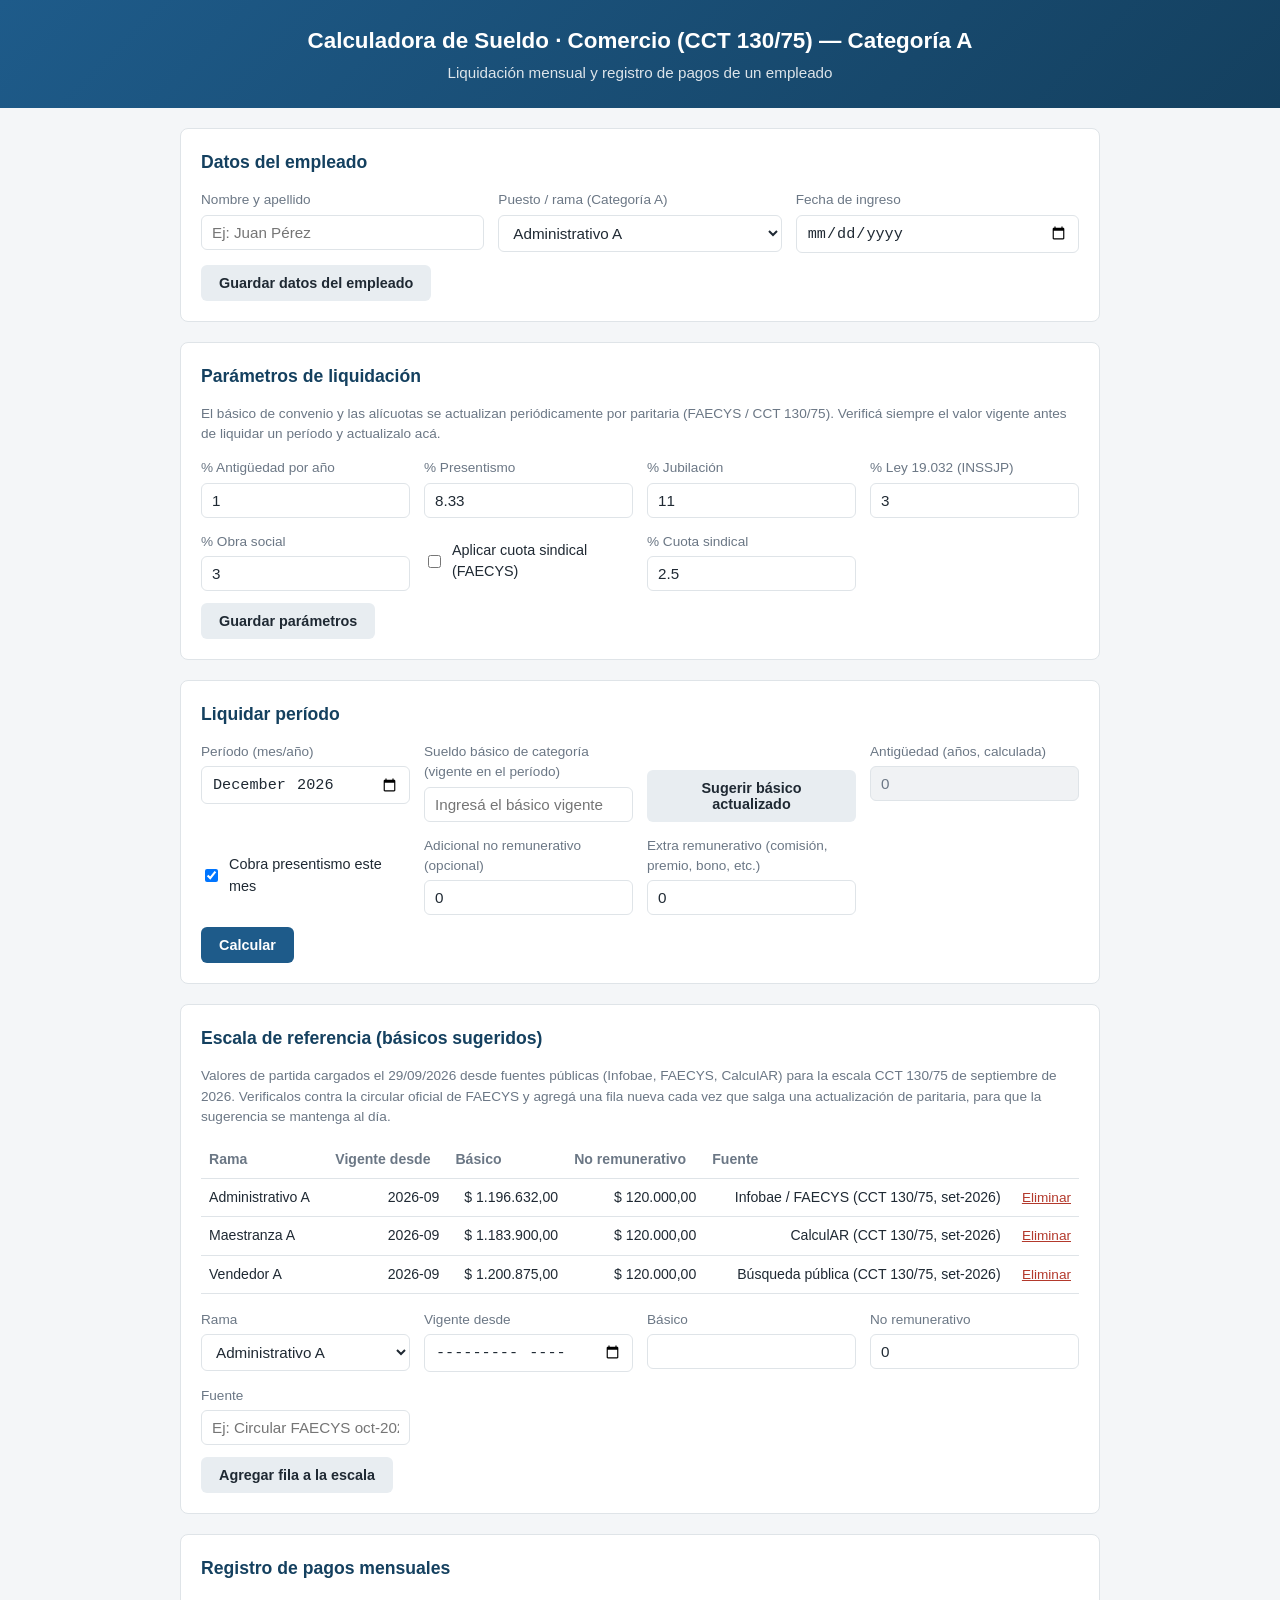
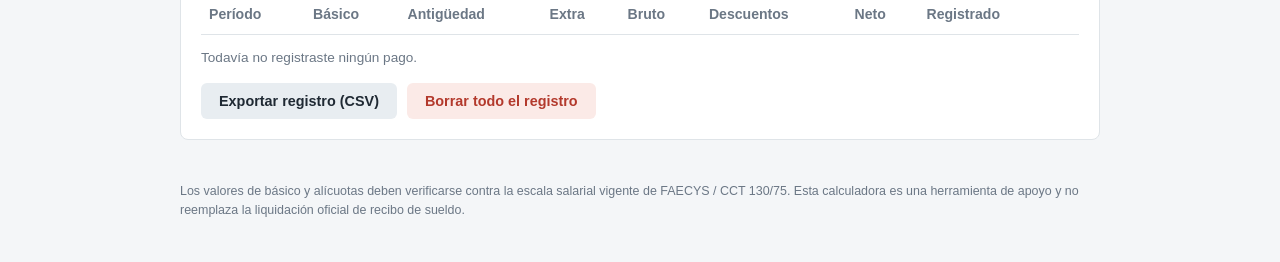
==== index.html @ ca383c8e "Agregar campo de extra remunerativo (comisión, premio, bono) Nuevo ítem en la liquidación mensual pa" ====
<!DOCTYPE html>
<html lang="es-AR">
<head>
<meta charset="UTF-8">
<meta name="viewport" content="width=device-width, initial-scale=1.0">
<title>Sueldos 2026 — Comercio Categoría A</title>
<link rel="stylesheet" href="css/style.css">
</head>
<body>
<header class="app-header">
  <h1>Calculadora de Sueldo · Comercio (CCT 130/75) — Categoría A</h1>
  <p class="subtitle">Liquidación mensual y registro de pagos de un empleado</p>
</header>

<main class="container">

  <!-- DATOS DEL EMPLEADO -->
  <section class="card" id="seccion-empleado">
    <h2>Datos del empleado</h2>
    <div class="grid grid-3">
      <label>Nombre y apellido
        <input type="text" id="emp-nombre" placeholder="Ej: Juan Pérez">
      </label>
      <label>Puesto / rama (Categoría A)
        <select id="emp-rama">
          <option value="administrativo">Administrativo A</option>
          <option value="maestranza">Maestranza A</option>
          <option value="vendedor">Vendedor A</option>
        </select>
      </label>
      <label>Fecha de ingreso
        <input type="date" id="emp-ingreso">
      </label>
    </div>
    <button id="btn-guardar-empleado" class="btn btn-secondary">Guardar datos del empleado</button>
  </section>

  <!-- PARÁMETROS / CONFIGURACIÓN -->
  <section class="card" id="seccion-config">
    <h2>Parámetros de liquidación</h2>
    <p class="hint">
      El básico de convenio y las alícuotas se actualizan periódicamente por paritaria (FAECYS / CCT 130/75).
      Verificá siempre el valor vigente antes de liquidar un período y actualizalo acá.
    </p>
    <div class="grid grid-3">
      <label>% Antigüedad por año
        <input type="number" id="cfg-antiguedad" step="0.01" value="1">
      </label>
      <label>% Presentismo
        <input type="number" id="cfg-presentismo" step="0.01" value="8.33">
      </label>
      <label>% Jubilación
        <input type="number" id="cfg-jubilacion" step="0.01" value="11">
      </label>
      <label>% Ley 19.032 (INSSJP)
        <input type="number" id="cfg-ley19032" step="0.01" value="3">
      </label>
      <label>% Obra social
        <input type="number" id="cfg-obrasocial" step="0.01" value="3">
      </label>
      <label class="checkbox-label">
        <input type="checkbox" id="cfg-sindicato-activo">
        Aplicar cuota sindical (FAECYS)
      </label>
      <label>% Cuota sindical
        <input type="number" id="cfg-sindicato" step="0.01" value="2.5">
      </label>
    </div>
    <button id="btn-guardar-config" class="btn btn-secondary">Guardar parámetros</button>
  </section>

  <!-- CALCULADORA / NUEVO PAGO -->
  <section class="card" id="seccion-calculadora">
    <h2>Liquidar período</h2>
    <div class="grid grid-3">
      <label>Período (mes/año)
        <input type="month" id="pago-periodo">
      </label>
      <label>Sueldo básico de categoría (vigente en el período)
        <input type="number" id="pago-basico" step="0.01" min="0" placeholder="Ingresá el básico vigente">
      </label>
      <label class="label-con-boton">
        &nbsp;
        <button type="button" id="btn-sugerir-basico" class="btn btn-secondary">Sugerir básico actualizado</button>
      </label>
      <label>Antigüedad (años, calculada)
        <input type="number" id="pago-antiguedad-anios" step="1" min="0" readonly>
      </label>
      <label class="checkbox-label">
        <input type="checkbox" id="pago-presentismo" checked>
        Cobra presentismo este mes
      </label>
      <label>Adicional no remunerativo (opcional)
        <input type="number" id="pago-noremun" step="0.01" min="0" value="0">
      </label>
      <label>Extra remunerativo (comisión, premio, bono, etc.)
        <input type="number" id="pago-extra" step="0.01" min="0" value="0">
      </label>
    </div>

    <p id="sugerencia-basico-info" class="hint oculto"></p>

    <button id="btn-calcular" class="btn btn-primary">Calcular</button>

    <div id="resultado" class="resultado oculto">
      <h3>Resultado del período</h3>
      <table class="tabla-resultado">
        <tbody>
          <tr><td>Sueldo básico</td><td id="res-basico"></td></tr>
          <tr><td>Antigüedad (<span id="res-anios"></span> años)</td><td id="res-antiguedad"></td></tr>
          <tr><td>Presentismo</td><td id="res-presentismo"></td></tr>
          <tr><td>Extra remunerativo</td><td id="res-extra"></td></tr>
          <tr class="fila-subtotal"><td>Remuneración bruta</td><td id="res-bruto"></td></tr>
          <tr><td>Descuento jubilación</td><td id="res-desc-jubilacion"></td></tr>
          <tr><td>Descuento ley 19.032</td><td id="res-desc-ley"></td></tr>
          <tr><td>Descuento obra social</td><td id="res-desc-os"></td></tr>
          <tr id="fila-desc-sindicato"><td>Cuota sindical</td><td id="res-desc-sindicato"></td></tr>
          <tr class="fila-subtotal"><td>Total descuentos</td><td id="res-total-desc"></td></tr>
          <tr><td>Adicional no remunerativo</td><td id="res-noremun"></td></tr>
          <tr class="fila-total"><td>Neto a cobrar</td><td id="res-neto"></td></tr>
        </tbody>
      </table>
      <button id="btn-registrar-pago" class="btn btn-primary">Registrar este pago</button>
    </div>
  </section>

  <!-- ESCALA DE REFERENCIA -->
  <section class="card" id="seccion-escala">
    <h2>Escala de referencia (básicos sugeridos)</h2>
    <p class="hint">
      Valores de partida cargados el 29/09/2026 desde fuentes públicas (Infobae, FAECYS, CalculAR) para la
      escala CCT 130/75 de septiembre de 2026. Verificalos contra la circular oficial de FAECYS y agregá una
      fila nueva cada vez que salga una actualización de paritaria, para que la sugerencia se mantenga al día.
    </p>
    <div class="tabla-scroll">
      <table class="tabla-registro" id="tabla-escala">
        <thead>
          <tr>
            <th>Rama</th>
            <th>Vigente desde</th>
            <th>Básico</th>
            <th>No remunerativo</th>
            <th>Fuente</th>
            <th></th>
          </tr>
        </thead>
        <tbody id="tbody-escala">
        </tbody>
      </table>
    </div>
    <div class="grid grid-3 form-escala">
      <label>Rama
        <select id="escala-rama">
          <option value="administrativo">Administrativo A</option>
          <option value="maestranza">Maestranza A</option>
          <option value="vendedor">Vendedor A</option>
        </select>
      </label>
      <label>Vigente desde
        <input type="month" id="escala-vigencia">
      </label>
      <label>Básico
        <input type="number" id="escala-basico" step="0.01" min="0">
      </label>
      <label>No remunerativo
        <input type="number" id="escala-noremun" step="0.01" min="0" value="0">
      </label>
      <label>Fuente
        <input type="text" id="escala-fuente" placeholder="Ej: Circular FAECYS oct-2026">
      </label>
    </div>
    <button id="btn-agregar-escala" class="btn btn-secondary">Agregar fila a la escala</button>
  </section>

  <!-- REGISTRO DE PAGOS -->
  <section class="card" id="seccion-registro">
    <h2>Registro de pagos mensuales</h2>
    <div class="tabla-scroll">
      <table class="tabla-registro" id="tabla-pagos">
        <thead>
          <tr>
            <th>Período</th>
            <th>Básico</th>
            <th>Antigüedad</th>
            <th>Extra</th>
            <th>Bruto</th>
            <th>Descuentos</th>
            <th>Neto</th>
            <th>Registrado</th>
            <th></th>
          </tr>
        </thead>
        <tbody id="tbody-pagos">
        </tbody>
      </table>
    </div>
    <p id="sin-pagos" class="hint">Todavía no registraste ningún pago.</p>
    <div class="acciones-registro">
      <button id="btn-exportar" class="btn btn-secondary">Exportar registro (CSV)</button>
      <button id="btn-borrar-todo" class="btn btn-danger">Borrar todo el registro</button>
    </div>
  </section>

</main>

<footer class="app-footer">
  <p>Los valores de básico y alícuotas deben verificarse contra la escala salarial vigente de FAECYS / CCT 130/75. Esta calculadora es una herramienta de apoyo y no reemplaza la liquidación oficial de recibo de sueldo.</p>
</footer>

<script src="js/app.js"></script>
</body>
</html>
---- css/style.css ----
:root {
  --color-bg: #f4f6f8;
  --color-card: #ffffff;
  --color-primary: #1e5b8a;
  --color-primary-dark: #14405f;
  --color-accent: #2f8f5b;
  --color-danger: #b3392c;
  --color-text: #1f2933;
  --color-muted: #6b7785;
  --color-border: #dfe4e8;
  --radius: 8px;
}

* { box-sizing: border-box; }

body {
  margin: 0;
  font-family: -apple-system, BlinkMacSystemFont, "Segoe UI", Roboto, Helvetica, Arial, sans-serif;
  background: var(--color-bg);
  color: var(--color-text);
  line-height: 1.5;
}

.app-header {
  background: linear-gradient(135deg, var(--color-primary), var(--color-primary-dark));
  color: #fff;
  padding: 24px 20px;
  text-align: center;
}
.app-header h1 { margin: 0 0 4px; font-size: 1.4rem; }
.subtitle { margin: 0; opacity: 0.85; font-size: 0.95rem; }

.container {
  max-width: 960px;
  margin: 0 auto;
  padding: 20px;
  display: flex;
  flex-direction: column;
  gap: 20px;
}

.card {
  background: var(--color-card);
  border: 1px solid var(--color-border);
  border-radius: var(--radius);
  padding: 20px;
}
.card h2 { margin-top: 0; font-size: 1.1rem; color: var(--color-primary-dark); }

.hint { color: var(--color-muted); font-size: 0.85rem; }

.grid { display: grid; gap: 14px; margin-bottom: 12px; }
.grid-3 { grid-template-columns: repeat(auto-fit, minmax(200px, 1fr)); }

label {
  display: flex;
  flex-direction: column;
  gap: 4px;
  font-size: 0.85rem;
  color: var(--color-muted);
}

input[type="text"],
input[type="date"],
input[type="month"],
input[type="number"],
select {
  font-size: 0.95rem;
  padding: 8px 10px;
  border: 1px solid var(--color-border);
  border-radius: 6px;
  color: var(--color-text);
  background: #fff;
}
input[readonly] { background: #f0f2f4; color: var(--color-muted); }

.checkbox-label {
  flex-direction: row;
  align-items: center;
  gap: 8px;
  font-size: 0.9rem;
  color: var(--color-text);
}
.checkbox-label input { width: auto; }

.btn {
  border: none;
  border-radius: 6px;
  padding: 10px 18px;
  font-size: 0.9rem;
  cursor: pointer;
  font-weight: 600;
}
.btn-primary { background: var(--color-primary); color: #fff; }
.btn-primary:hover { background: var(--color-primary-dark); }
.btn-secondary { background: #e8edf1; color: var(--color-text); }
.btn-secondary:hover { background: #dbe2e8; }
.btn-danger { background: #fbeae7; color: var(--color-danger); }
.btn-danger:hover { background: #f5d9d3; }

.resultado { margin-top: 18px; border-top: 1px solid var(--color-border); padding-top: 16px; }
.oculto { display: none; }

.label-con-boton { justify-content: flex-end; }
.label-con-boton .btn { width: 100%; }

.form-escala { margin-top: 16px; }

.tabla-resultado { width: 100%; border-collapse: collapse; margin-bottom: 14px; }
.tabla-resultado td { padding: 6px 4px; font-size: 0.92rem; }
.tabla-resultado td:last-child { text-align: right; font-variant-numeric: tabular-nums; }
.fila-subtotal td { border-top: 1px solid var(--color-border); font-weight: 600; }
.fila-total td { border-top: 2px solid var(--color-primary); font-weight: 700; color: var(--color-primary-dark); font-size: 1.05rem; }

.tabla-scroll { overflow-x: auto; }
.tabla-registro { width: 100%; border-collapse: collapse; font-size: 0.88rem; min-width: 640px; }
.tabla-registro th, .tabla-registro td { padding: 8px; text-align: left; border-bottom: 1px solid var(--color-border); }
.tabla-registro th { color: var(--color-muted); font-weight: 600; }
.tabla-registro td:nth-child(n+2):nth-child(-n+7) { text-align: right; font-variant-numeric: tabular-nums; }

.acciones-registro { display: flex; gap: 10px; margin-top: 14px; flex-wrap: wrap; }

.app-footer {
  max-width: 960px;
  margin: 0 auto;
  padding: 10px 20px 30px;
  color: var(--color-muted);
  font-size: 0.78rem;
}

.link-borrar {
  background: none;
  border: none;
  color: var(--color-danger);
  cursor: pointer;
  font-size: 0.85rem;
  text-decoration: underline;
  padding: 0;
}
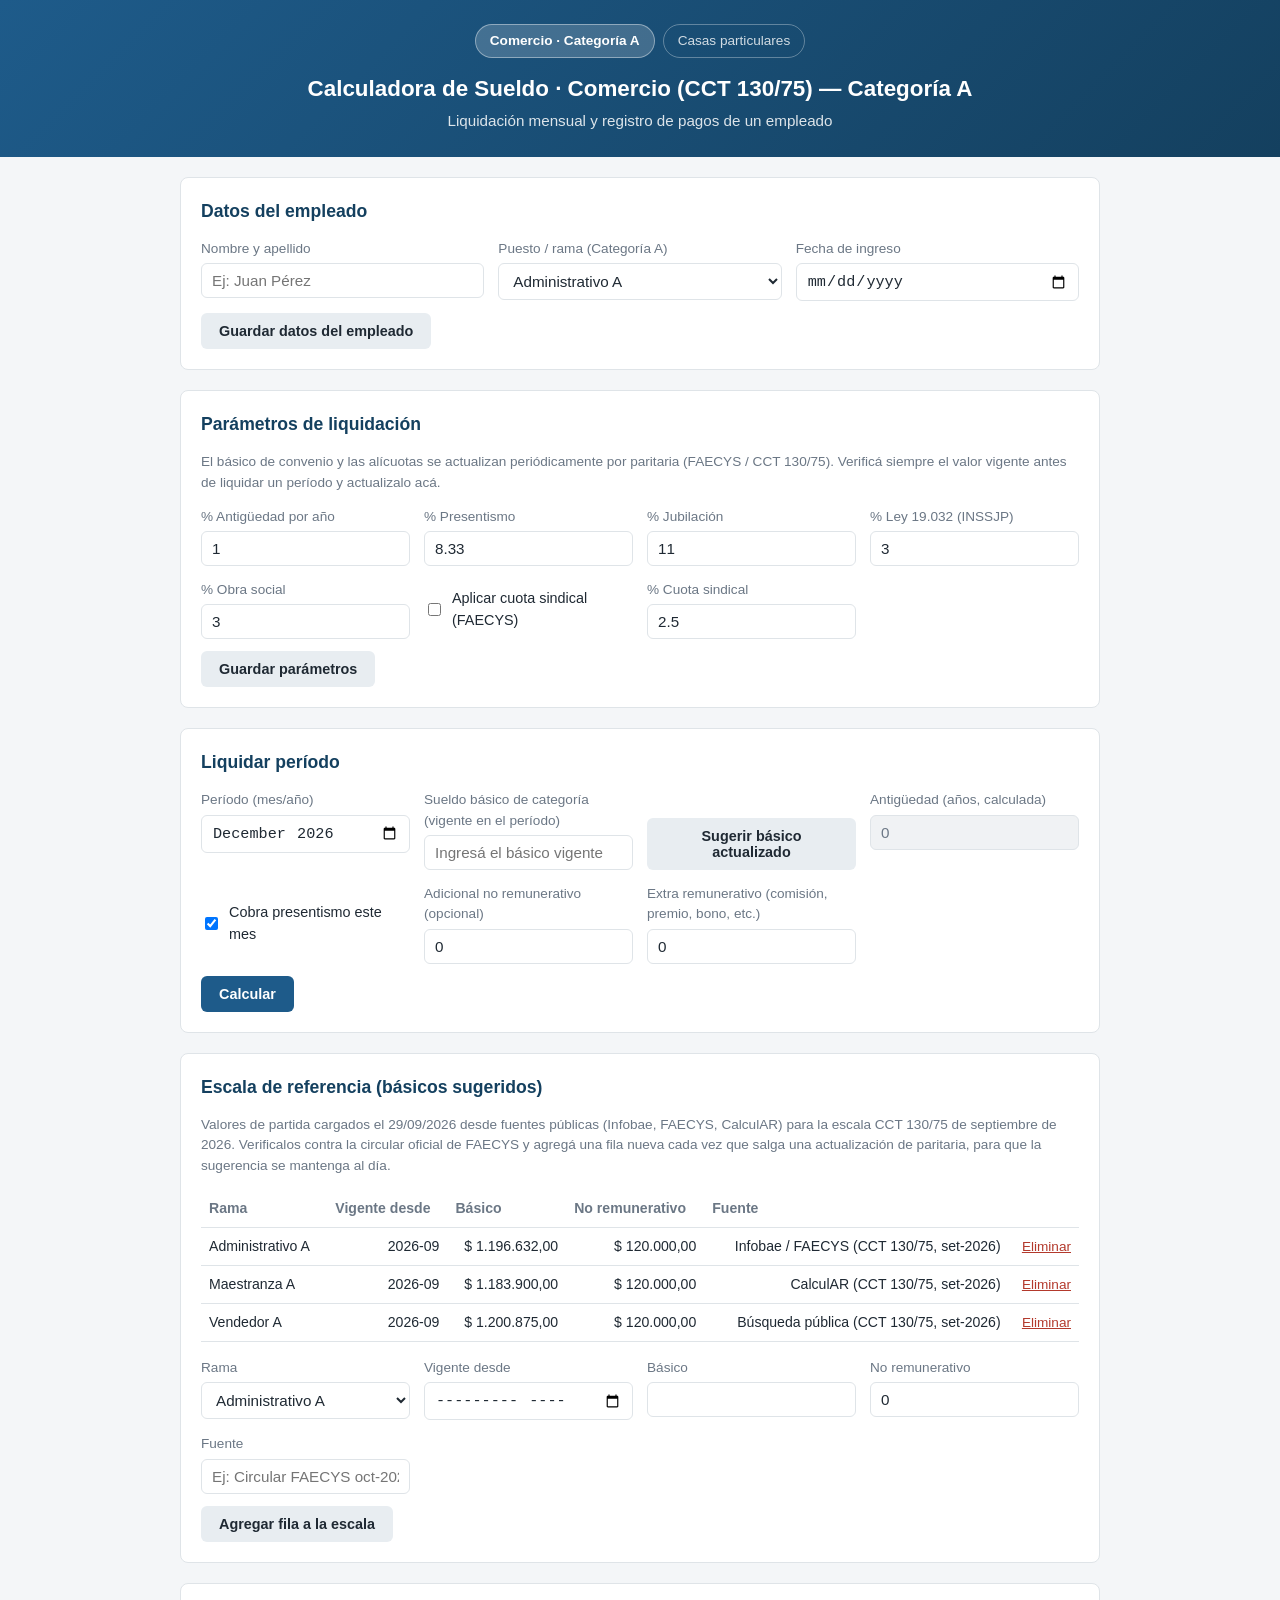
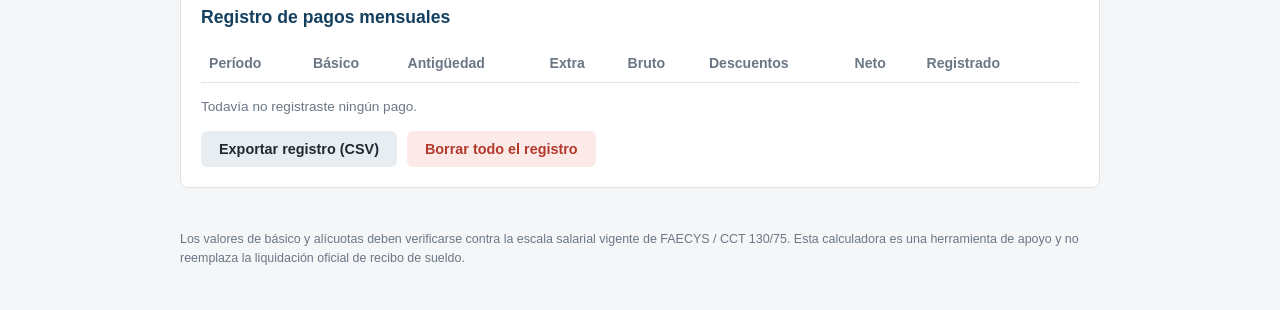
==== commit c3b3fdea: "Agregar calculadora para personal de casas particulares (con retiro) Nueva página domestica.html (Le" ====
--- a/index.html
+++ b/index.html
@@ -8,6 +8,10 @@
 </head>
 <body>
 <header class="app-header">
+  <nav class="app-nav">
+    <a href="index.html" class="activo">Comercio · Categoría A</a>
+    <a href="domestica.html">Casas particulares</a>
+  </nav>
   <h1>Calculadora de Sueldo · Comercio (CCT 130/75) — Categoría A</h1>
   <p class="subtitle">Liquidación mensual y registro de pagos de un empleado</p>
 </header>
--- a/css/style.css
+++ b/css/style.css
@@ -29,6 +29,19 @@
 }
 .app-header h1 { margin: 0 0 4px; font-size: 1.4rem; }
 .subtitle { margin: 0; opacity: 0.85; font-size: 0.95rem; }
+
+.app-nav { display: flex; justify-content: center; gap: 8px; margin-bottom: 14px; flex-wrap: wrap; }
+.app-nav a {
+  color: #fff;
+  text-decoration: none;
+  font-size: 0.85rem;
+  padding: 6px 14px;
+  border-radius: 999px;
+  border: 1px solid rgba(255, 255, 255, 0.4);
+  opacity: 0.8;
+}
+.app-nav a.activo { background: rgba(255, 255, 255, 0.18); opacity: 1; font-weight: 600; }
+.app-nav a:hover { opacity: 1; }
 
 .container {
   max-width: 960px;
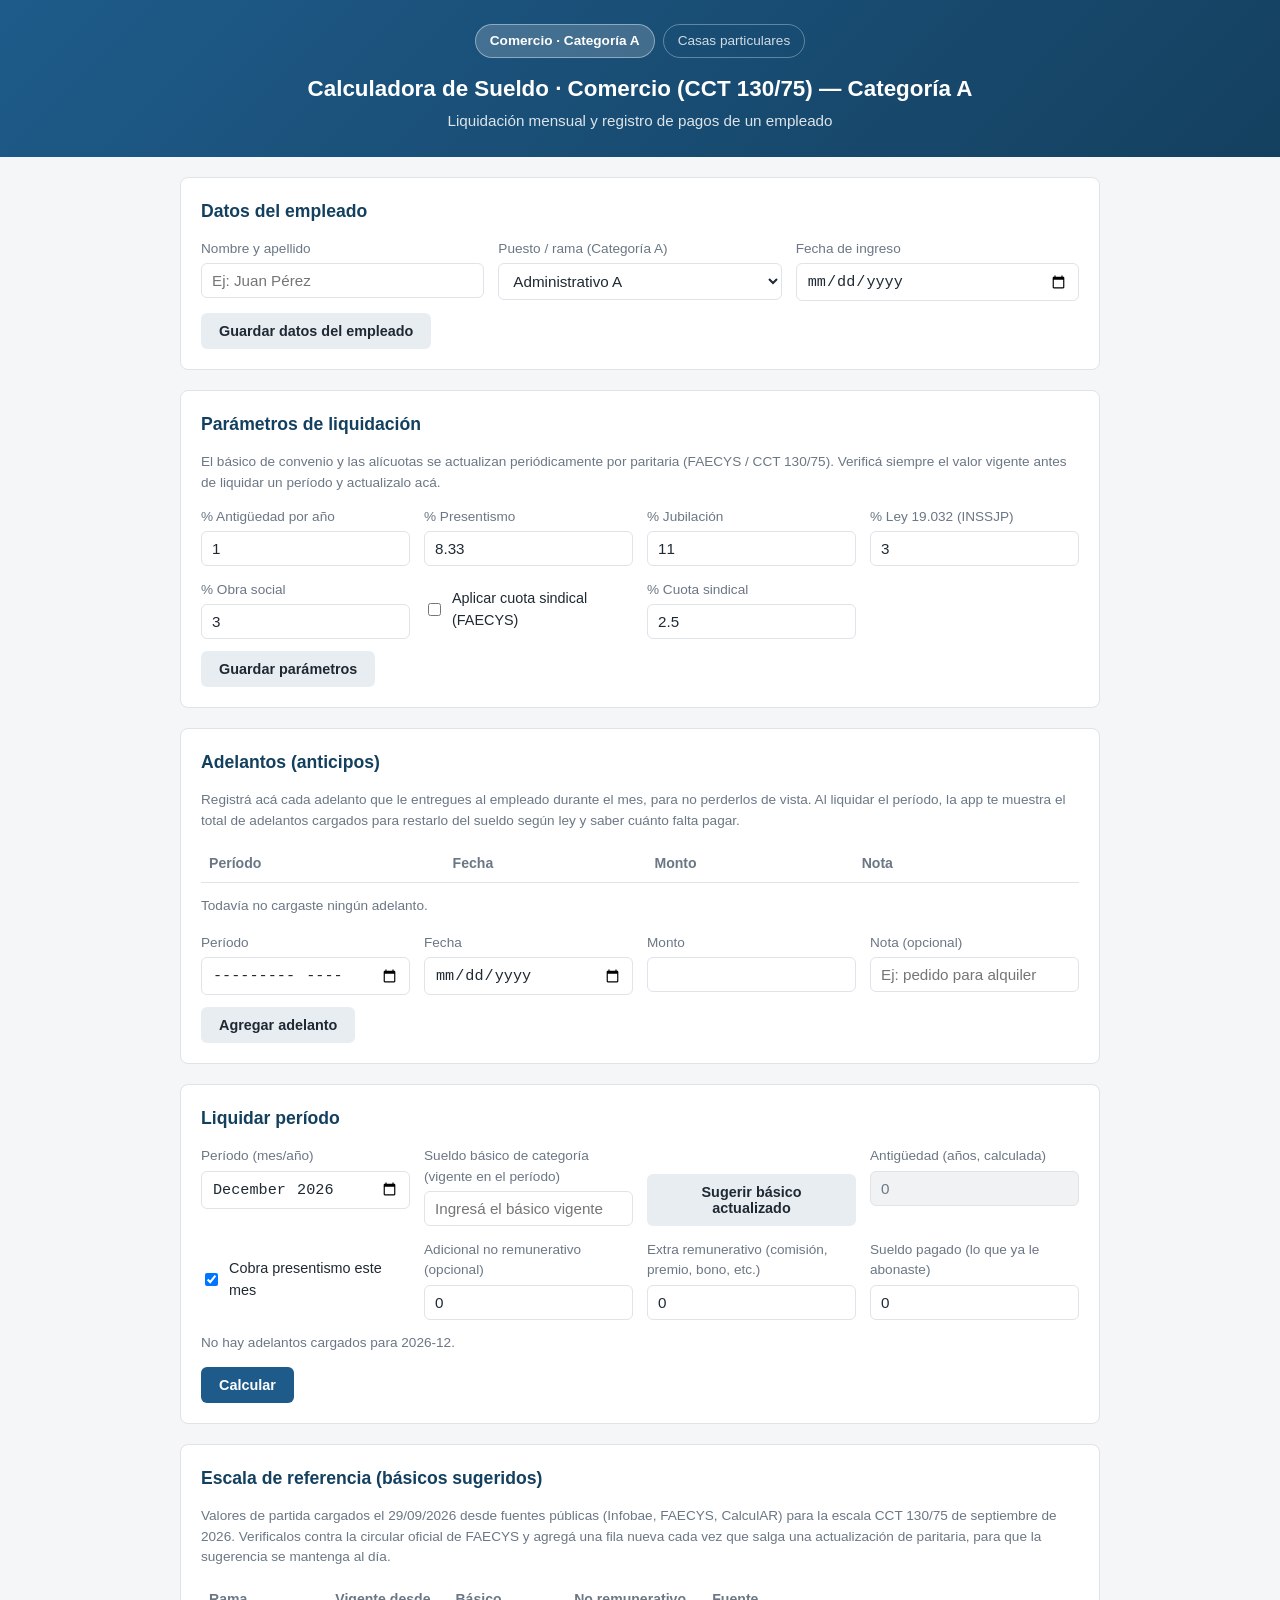
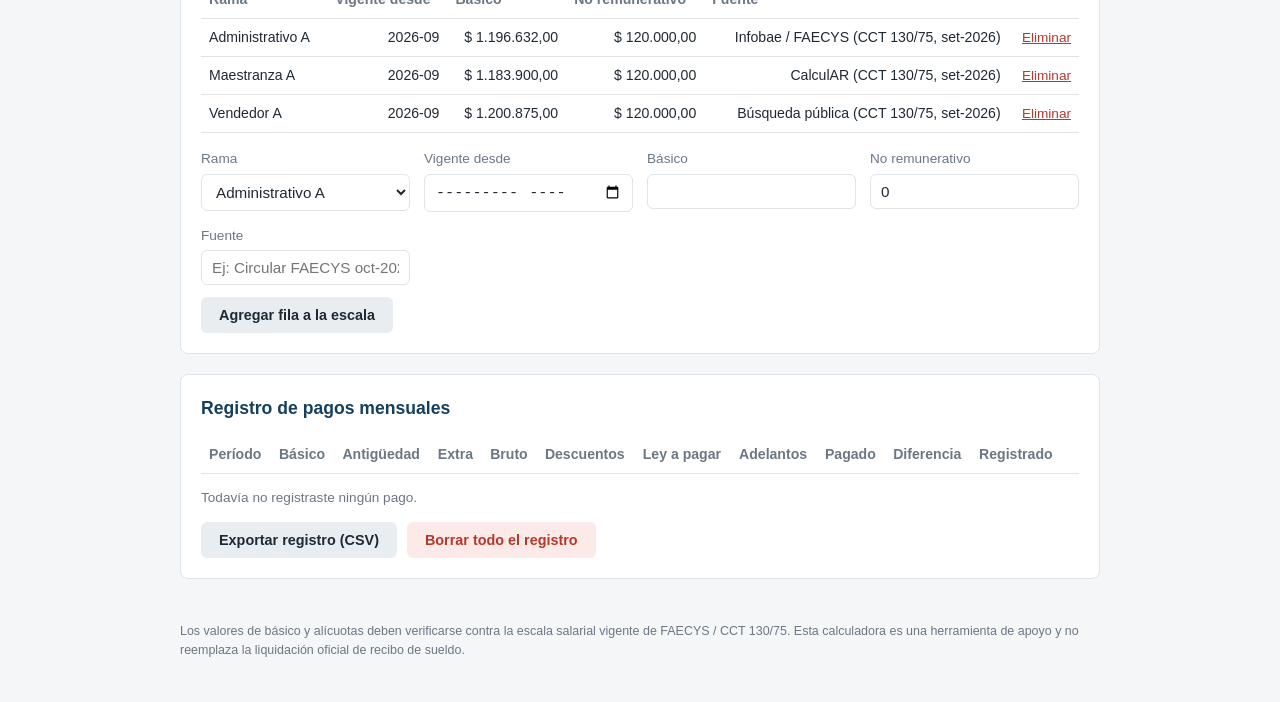
==== commit aa249d01: "Agregar sueldo pagado vs. ley y registro de adelantos en ambas calculadoras Nueva sección "Adelantos" ====
--- a/index.html
+++ b/index.html
@@ -73,6 +73,46 @@
     <button id="btn-guardar-config" class="btn btn-secondary">Guardar parámetros</button>
   </section>
 
+  <!-- ADELANTOS -->
+  <section class="card" id="seccion-adelantos">
+    <h2>Adelantos (anticipos)</h2>
+    <p class="hint">
+      Registrá acá cada adelanto que le entregues al empleado durante el mes, para no perderlos de vista.
+      Al liquidar el período, la app te muestra el total de adelantos cargados para restarlo del sueldo
+      según ley y saber cuánto falta pagar.
+    </p>
+    <div class="tabla-scroll">
+      <table class="tabla-registro" id="tabla-adelantos">
+        <thead>
+          <tr>
+            <th>Período</th>
+            <th>Fecha</th>
+            <th>Monto</th>
+            <th>Nota</th>
+            <th></th>
+          </tr>
+        </thead>
+        <tbody id="tbody-adelantos"></tbody>
+      </table>
+    </div>
+    <p id="sin-adelantos" class="hint">Todavía no cargaste ningún adelanto.</p>
+    <div class="grid grid-3 form-escala">
+      <label>Período
+        <input type="month" id="adelanto-periodo">
+      </label>
+      <label>Fecha
+        <input type="date" id="adelanto-fecha">
+      </label>
+      <label>Monto
+        <input type="number" id="adelanto-monto" step="0.01" min="0">
+      </label>
+      <label>Nota (opcional)
+        <input type="text" id="adelanto-nota" placeholder="Ej: pedido para alquiler">
+      </label>
+    </div>
+    <button id="btn-agregar-adelanto" class="btn btn-secondary">Agregar adelanto</button>
+  </section>
+
   <!-- CALCULADORA / NUEVO PAGO -->
   <section class="card" id="seccion-calculadora">
     <h2>Liquidar período</h2>
@@ -100,9 +140,13 @@
       <label>Extra remunerativo (comisión, premio, bono, etc.)
         <input type="number" id="pago-extra" step="0.01" min="0" value="0">
       </label>
+      <label>Sueldo pagado (lo que ya le abonaste)
+        <input type="number" id="pago-sueldopagado" step="0.01" min="0" value="0">
+      </label>
     </div>
 
     <p id="sugerencia-basico-info" class="hint oculto"></p>
+    <p id="adelantos-periodo-info" class="hint"></p>
 
     <button id="btn-calcular" class="btn btn-primary">Calcular</button>
 
@@ -121,9 +165,13 @@
           <tr id="fila-desc-sindicato"><td>Cuota sindical</td><td id="res-desc-sindicato"></td></tr>
           <tr class="fila-subtotal"><td>Total descuentos</td><td id="res-total-desc"></td></tr>
           <tr><td>Adicional no remunerativo</td><td id="res-noremun"></td></tr>
-          <tr class="fila-total"><td>Neto a cobrar</td><td id="res-neto"></td></tr>
+          <tr class="fila-total"><td>Sueldo según ley a pagar</td><td id="res-neto"></td></tr>
+          <tr><td>Adelantos del período</td><td id="res-adelantos-periodo"></td></tr>
+          <tr><td>Sueldo pagado</td><td id="res-pagado"></td></tr>
+          <tr class="fila-total"><td>Diferencia (pagado + adelantos − ley)</td><td id="res-diferencia"></td></tr>
         </tbody>
       </table>
+      <p id="diferencia-info" class="hint"></p>
       <button id="btn-registrar-pago" class="btn btn-primary">Registrar este pago</button>
     </div>
   </section>
@@ -189,7 +237,10 @@
             <th>Extra</th>
             <th>Bruto</th>
             <th>Descuentos</th>
-            <th>Neto</th>
+            <th>Ley a pagar</th>
+            <th>Adelantos</th>
+            <th>Pagado</th>
+            <th>Diferencia</th>
             <th>Registrado</th>
             <th></th>
           </tr>
--- a/css/style.css
+++ b/css/style.css
@@ -129,7 +129,7 @@
 .tabla-registro { width: 100%; border-collapse: collapse; font-size: 0.88rem; min-width: 640px; }
 .tabla-registro th, .tabla-registro td { padding: 8px; text-align: left; border-bottom: 1px solid var(--color-border); }
 .tabla-registro th { color: var(--color-muted); font-weight: 600; }
-.tabla-registro td:nth-child(n+2):nth-child(-n+7) { text-align: right; font-variant-numeric: tabular-nums; }
+.tabla-registro td:nth-child(n+2):nth-child(-n+10) { text-align: right; font-variant-numeric: tabular-nums; }
 
 .acciones-registro { display: flex; gap: 10px; margin-top: 14px; flex-wrap: wrap; }
 
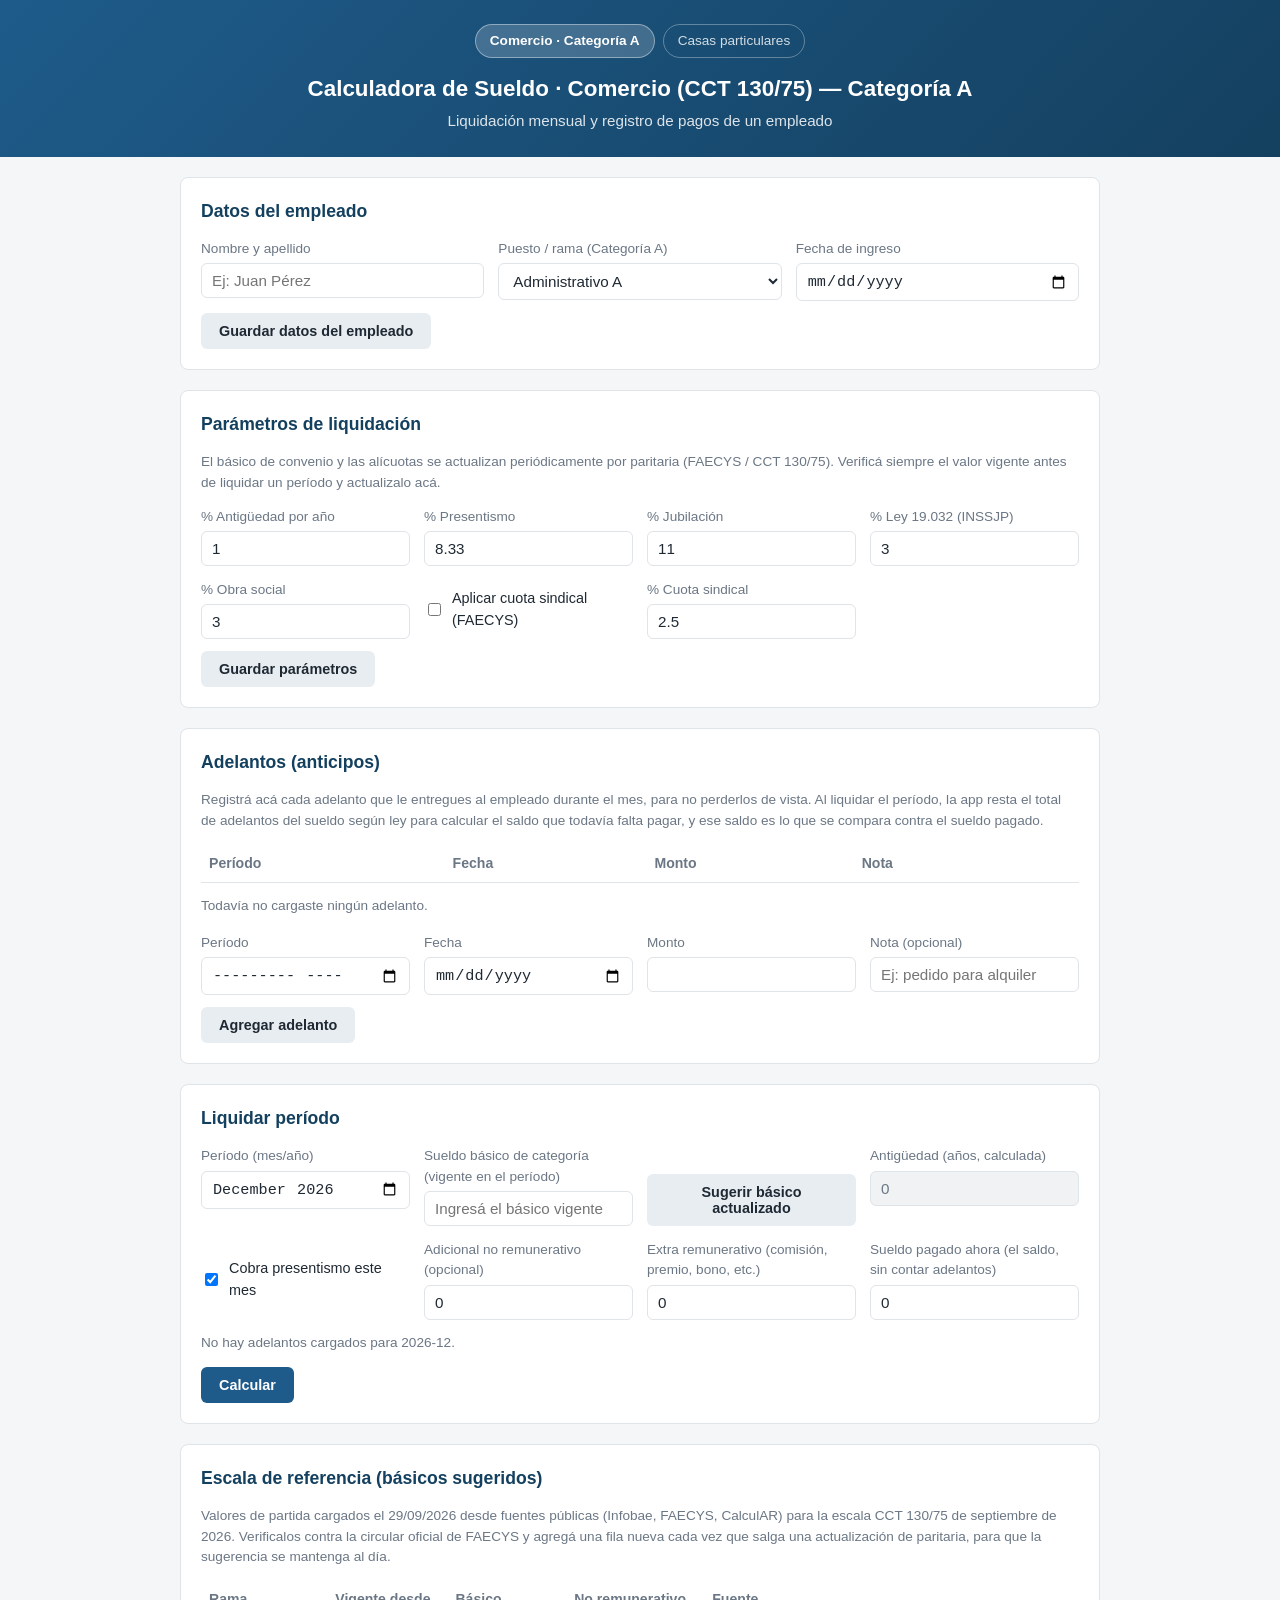
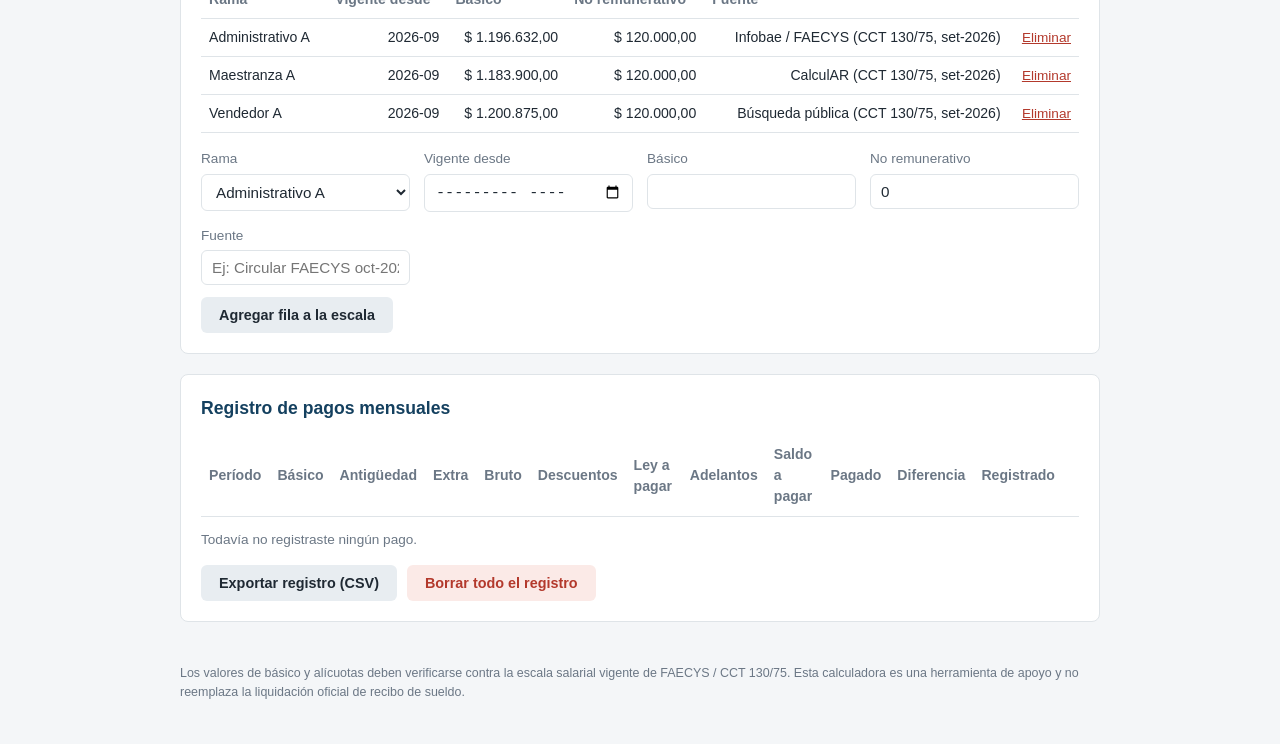
==== commit 7e52a10a: "Descontar explícitamente los adelantos del sueldo según ley y del pagado Se agrega el "saldo a pagar" ====
--- a/index.html
+++ b/index.html
@@ -7,6 +7,7 @@
 <link rel="stylesheet" href="css/style.css">
 </head>
 <body>
+<div id="app-toast" class="toast oculto" role="status"></div>
 <header class="app-header">
   <nav class="app-nav">
     <a href="index.html" class="activo">Comercio · Categoría A</a>
@@ -78,8 +79,8 @@
     <h2>Adelantos (anticipos)</h2>
     <p class="hint">
       Registrá acá cada adelanto que le entregues al empleado durante el mes, para no perderlos de vista.
-      Al liquidar el período, la app te muestra el total de adelantos cargados para restarlo del sueldo
-      según ley y saber cuánto falta pagar.
+      Al liquidar el período, la app resta el total de adelantos del sueldo según ley para calcular el
+      saldo que todavía falta pagar, y ese saldo es lo que se compara contra el sueldo pagado.
     </p>
     <div class="tabla-scroll">
       <table class="tabla-registro" id="tabla-adelantos">
@@ -140,7 +141,7 @@
       <label>Extra remunerativo (comisión, premio, bono, etc.)
         <input type="number" id="pago-extra" step="0.01" min="0" value="0">
       </label>
-      <label>Sueldo pagado (lo que ya le abonaste)
+      <label>Sueldo pagado ahora (el saldo, sin contar adelantos)
         <input type="number" id="pago-sueldopagado" step="0.01" min="0" value="0">
       </label>
     </div>
@@ -166,9 +167,10 @@
           <tr class="fila-subtotal"><td>Total descuentos</td><td id="res-total-desc"></td></tr>
           <tr><td>Adicional no remunerativo</td><td id="res-noremun"></td></tr>
           <tr class="fila-total"><td>Sueldo según ley a pagar</td><td id="res-neto"></td></tr>
-          <tr><td>Adelantos del período</td><td id="res-adelantos-periodo"></td></tr>
-          <tr><td>Sueldo pagado</td><td id="res-pagado"></td></tr>
-          <tr class="fila-total"><td>Diferencia (pagado + adelantos − ley)</td><td id="res-diferencia"></td></tr>
+          <tr><td>Menos: adelantos del período</td><td id="res-adelantos-periodo"></td></tr>
+          <tr class="fila-subtotal"><td>Saldo a pagar (ley − adelantos)</td><td id="res-saldo-a-pagar"></td></tr>
+          <tr><td>Sueldo pagado (el saldo, sin contar el adelanto)</td><td id="res-pagado"></td></tr>
+          <tr class="fila-total"><td>Diferencia (pagado − saldo a pagar)</td><td id="res-diferencia"></td></tr>
         </tbody>
       </table>
       <p id="diferencia-info" class="hint"></p>
@@ -239,6 +241,7 @@
             <th>Descuentos</th>
             <th>Ley a pagar</th>
             <th>Adelantos</th>
+            <th>Saldo a pagar</th>
             <th>Pagado</th>
             <th>Diferencia</th>
             <th>Registrado</th>
--- a/css/style.css
+++ b/css/style.css
@@ -129,7 +129,7 @@
 .tabla-registro { width: 100%; border-collapse: collapse; font-size: 0.88rem; min-width: 640px; }
 .tabla-registro th, .tabla-registro td { padding: 8px; text-align: left; border-bottom: 1px solid var(--color-border); }
 .tabla-registro th { color: var(--color-muted); font-weight: 600; }
-.tabla-registro td:nth-child(n+2):nth-child(-n+10) { text-align: right; font-variant-numeric: tabular-nums; }
+.tabla-registro td:nth-child(n+2):nth-child(-n+11) { text-align: right; font-variant-numeric: tabular-nums; }
 
 .acciones-registro { display: flex; gap: 10px; margin-top: 14px; flex-wrap: wrap; }
 
@@ -149,4 +149,32 @@
   font-size: 0.85rem;
   text-decoration: underline;
   padding: 0;
+  white-space: nowrap;
 }
+
+.btn-confirmando,
+.link-borrar.btn-confirmando {
+  color: #fff;
+  background: var(--color-danger);
+  text-decoration: none;
+  padding: 2px 8px;
+  border-radius: 4px;
+  font-weight: 600;
+}
+
+.toast {
+  position: fixed;
+  top: 16px;
+  left: 50%;
+  transform: translateX(-50%);
+  z-index: 1000;
+  background: var(--color-primary-dark);
+  color: #fff;
+  padding: 10px 18px;
+  border-radius: 8px;
+  font-size: 0.88rem;
+  box-shadow: 0 4px 14px rgba(0, 0, 0, 0.25);
+  max-width: calc(100% - 32px);
+  text-align: center;
+}
+.toast.oculto { display: none; }
